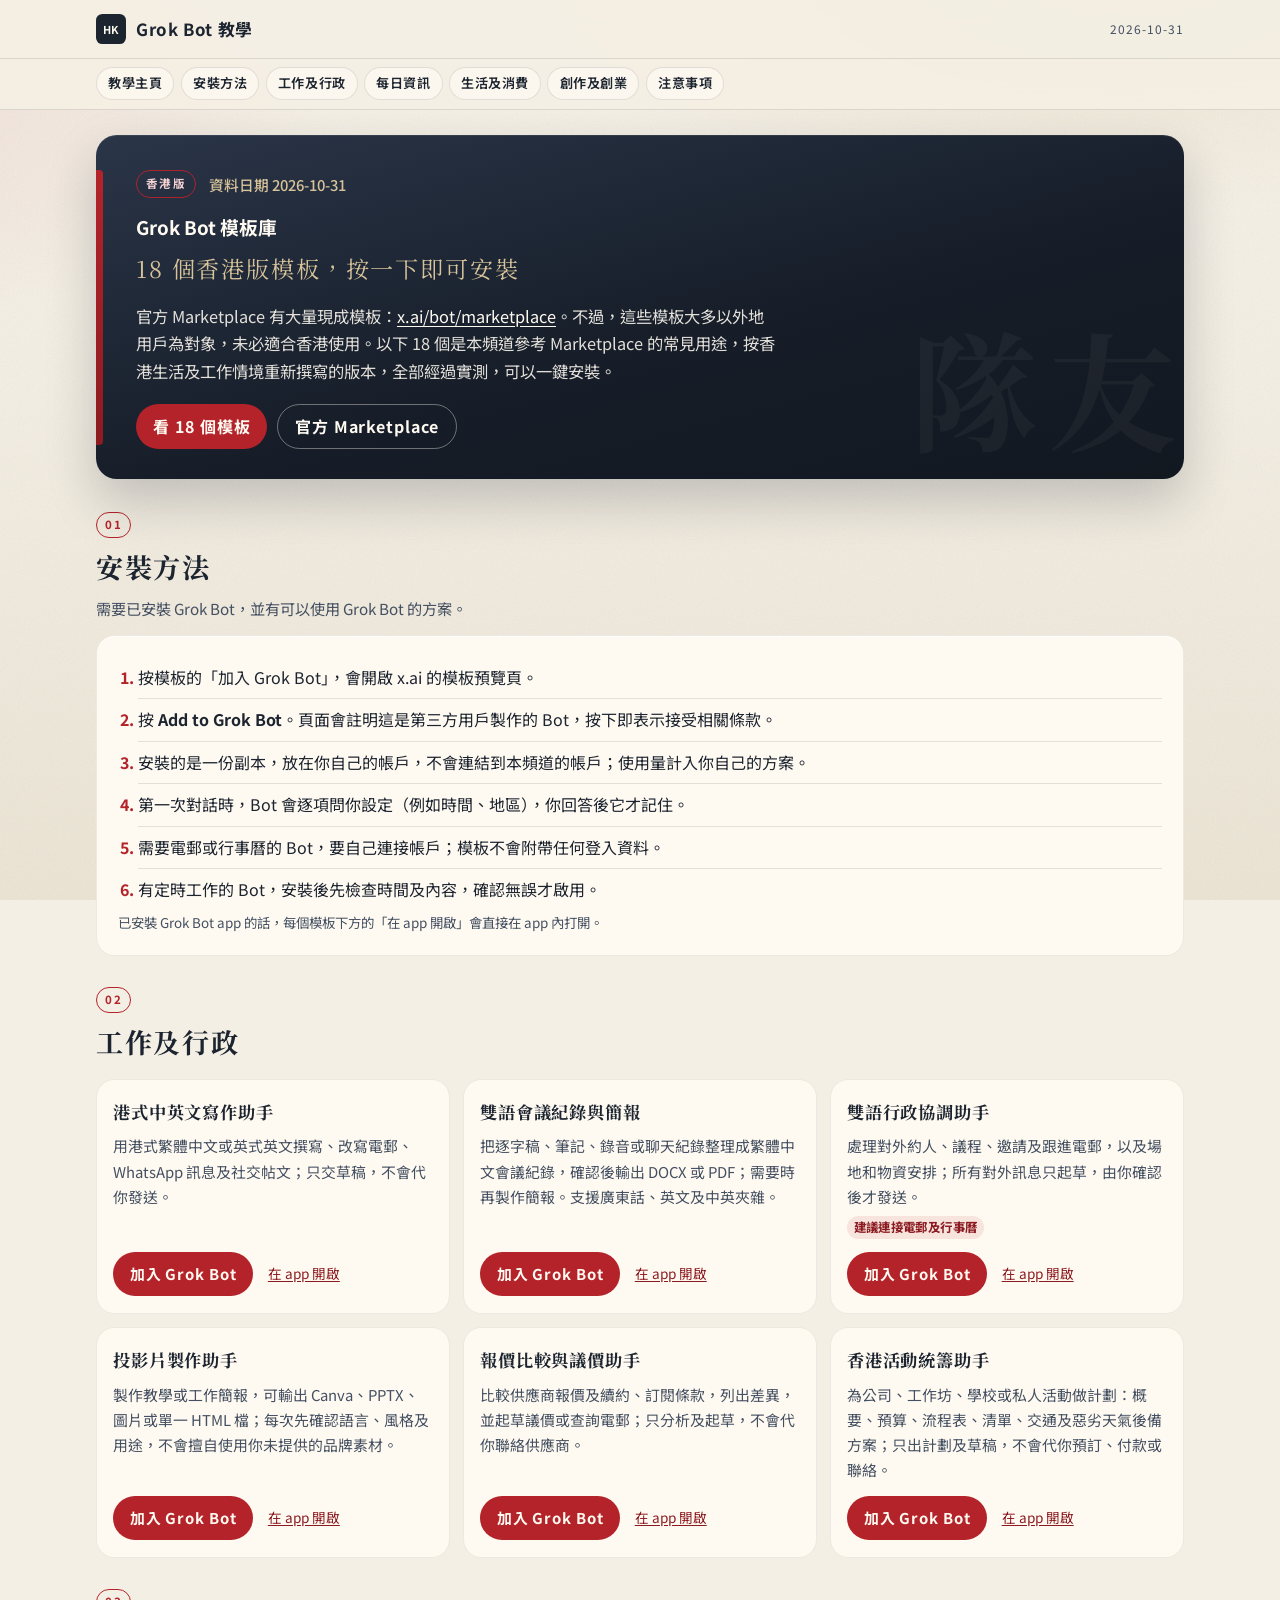
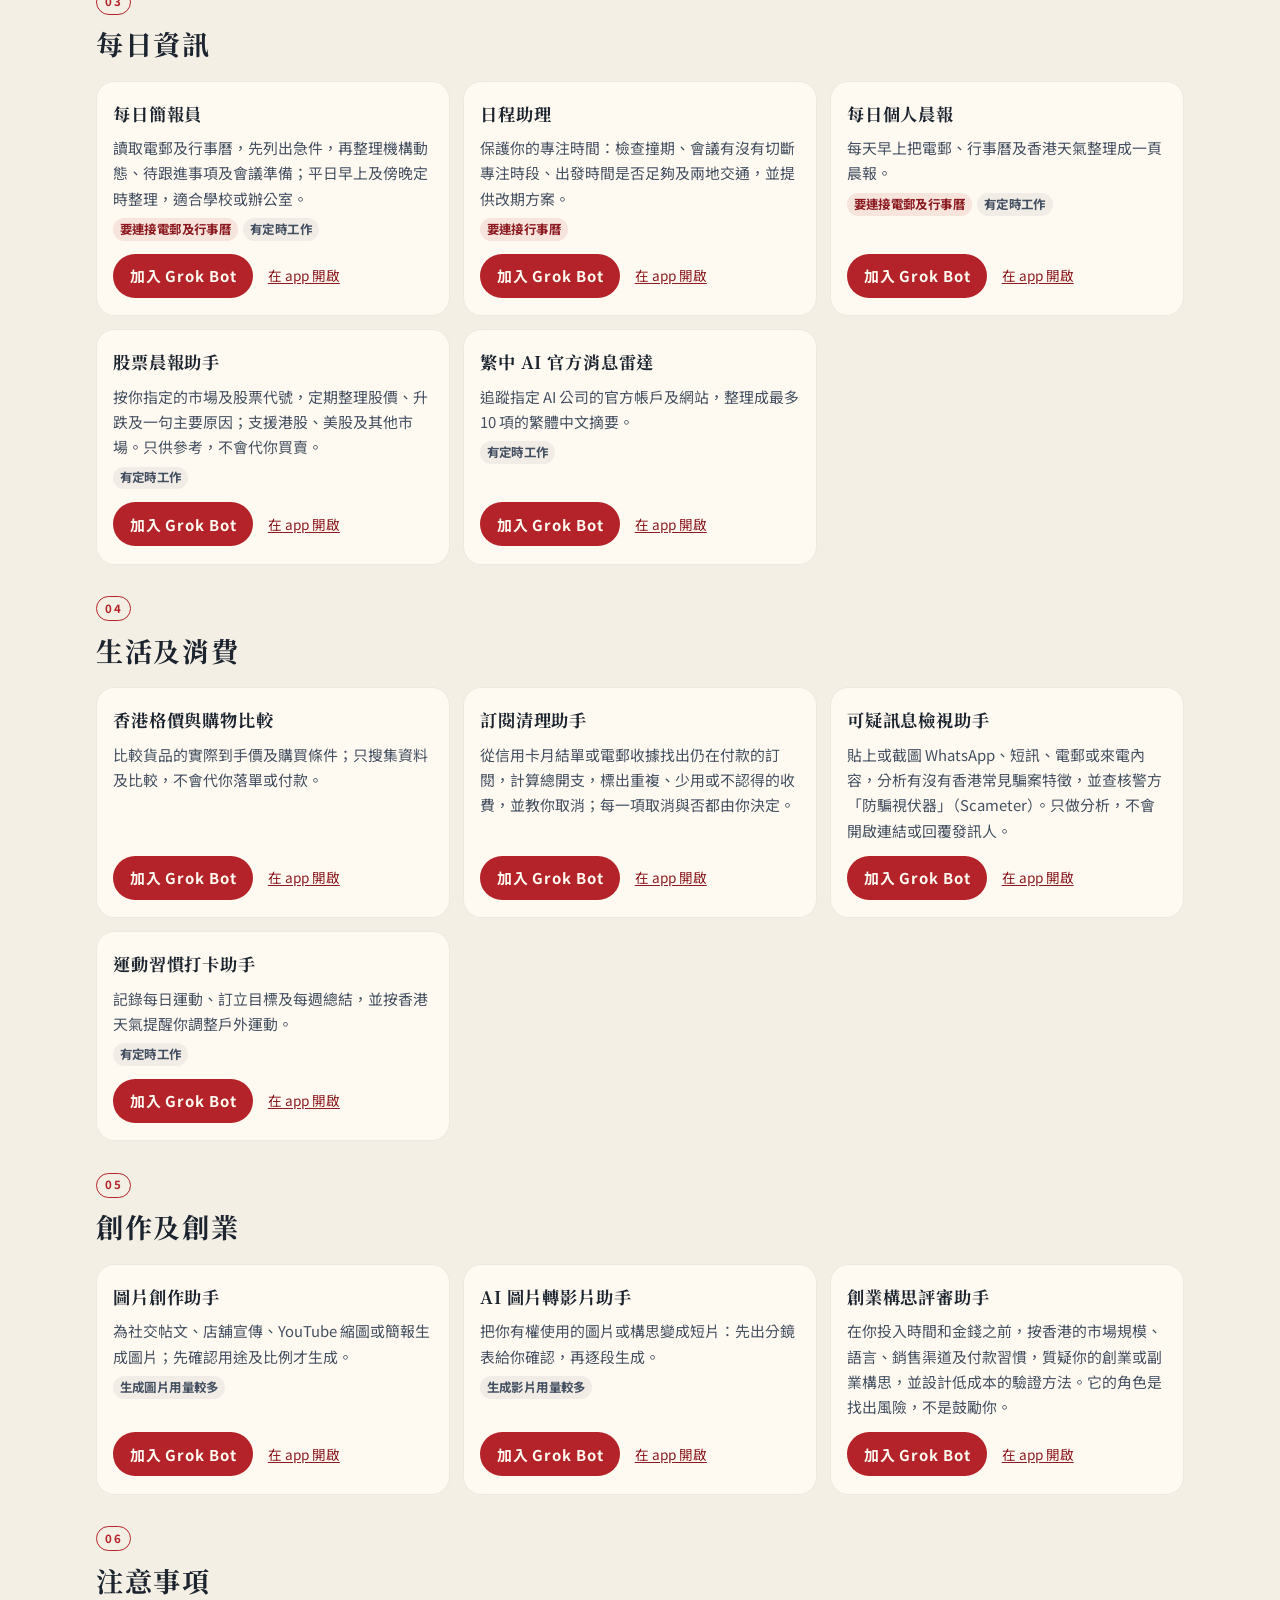
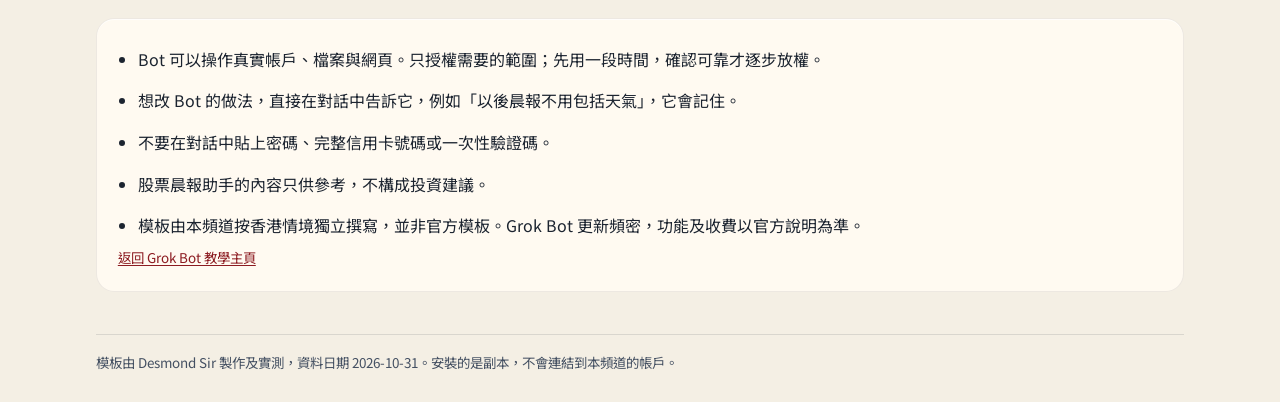
==== templates.html @ 40a6f26e "新增香港版 Grok Bot 模板庫（18 個一鍵安裝模板） Co-Authored-By: Claude Opus 5.5 <noreply@anthropic.com>" ====
<!DOCTYPE html>
<html lang="zh-Hant-HK">
  <head>
    <meta charset="utf-8" />
    <meta name="viewport" content="width=device-width, initial-scale=1, viewport-fit=cover" />
    <meta name="theme-color" content="#F4EFE4" />
    <meta
      name="description"
      content="18 個按香港生活及工作情境重新撰寫的 Grok Bot 模板，全部經過實測，按一下即可加入自己的 Grok Bot。資料日期 2026-10-31。"
    />
    <meta property="og:title" content="香港版 Grok Bot 模板庫" />
    <meta
      property="og:description"
      content="18 個香港版 Grok Bot 模板：寫作、會議紀錄、每日簡報、格價、訂閱清理、防騙檢視等，按一下即可安裝。"
    />
    <meta property="og:locale" content="zh_HK" />
    <title>香港版 Grok Bot 模板庫｜Grok Bot 教學</title>
    <link rel="icon" href="favicon.svg" type="image/svg+xml" />
    <link rel="preconnect" href="https://fonts.googleapis.com" />
    <link rel="preconnect" href="https://fonts.gstatic.com" crossorigin />
    <link
      href="https://fonts.googleapis.com/css2?family=Noto+Sans+TC:wght@400;500;600;700&family=Noto+Serif+TC:wght@600;700&display=swap"
      rel="stylesheet"
    />
    <link rel="stylesheet" href="styles.css" />
  </head>
  <body>
    <a class="skip-link" href="#main">跳至內容</a>
    <div class="page-bg" aria-hidden="true"></div>

    <header class="site-header">
      <div class="header-inner">
        <a class="brand" href="index.html">
          <span class="brand-mark" aria-hidden="true">HK</span>
          <span class="brand-text">Grok Bot 教學</span>
        </a>
        <p class="header-date">2026-10-31</p>
      </div>
      <nav class="site-nav" aria-label="頁內目錄">
        <div class="nav-inner">
          <a href="index.html">教學主頁</a>
          <a href="#install">安裝方法</a>
          <a href="#work">工作及行政</a>
          <a href="#daily">每日資訊</a>
          <a href="#life">生活及消費</a>
          <a href="#create">創作及創業</a>
          <a href="#notes">注意事項</a>
        </div>
      </nav>
    </header>

    <main id="main">
      <section class="hero" id="about" aria-labelledby="hero-title">
        <article class="hero-book">
          <p class="hero-kicker">
            <span class="seal">香港版</span>
            <span class="hero-when">資料日期 2026-10-31</span>
          </p>
          <h1 id="hero-title">Grok Bot 模板庫</h1>
          <p class="hero-sub">18 個香港版模板，按一下即可安裝</p>
          <p class="lede">
            官方 Marketplace 有大量現成模板：<a class="lede-link" href="https://x.ai/bot/marketplace">x.ai/bot/marketplace</a>。不過，這些模板大多以外地用戶為對象，未必適合香港使用。以下 18 個是本頻道參考 Marketplace 的常見用途，按香港生活及工作情境重新撰寫的版本，全部經過實測，可以一鍵安裝。
          </p>
          <p class="actions">
            <a class="btn" href="#work">看 18 個模板</a>
            <a class="btn btn-ghost" href="https://x.ai/bot/marketplace">官方 Marketplace</a>
          </p>
        </article>
      </section>

      <section class="block" id="install" aria-labelledby="install-title">
        <div class="section-heading">
          <p class="kicker-num">01</p>
          <h2 id="install-title">安裝方法</h2>
          <p class="section-note">需要已安裝 Grok Bot，並有可以使用 Grok Bot 的方案。</p>
        </div>
        <div class="sheet">
          <ol class="steps">
            <li>按模板的「加入 Grok Bot」，會開啟 x.ai 的模板預覽頁。</li>
            <li>按 <strong>Add to Grok Bot</strong>。頁面會註明這是第三方用戶製作的 Bot，按下即表示接受相關條款。</li>
            <li>安裝的是一份副本，放在你自己的帳戶，不會連結到本頻道的帳戶；使用量計入你自己的方案。</li>
            <li>第一次對話時，Bot 會逐項問你設定（例如時間、地區），你回答後它才記住。</li>
            <li>需要電郵或行事曆的 Bot，要自己連接帳戶；模板不會附帶任何登入資料。</li>
            <li>有定時工作的 Bot，安裝後先檢查時間及內容，確認無誤才啟用。</li>
          </ol>
          <p class="fine">已安裝 Grok Bot app 的話，每個模板下方的「在 app 開啟」會直接在 app 內打開。</p>
        </div>
      </section>

      <section class="block" id="work" aria-labelledby="work-title">
        <div class="section-heading">
          <p class="kicker-num">02</p>
          <h2 id="work-title">工作及行政</h2>
        </div>
        <div class="tpl-grid">
          <article class="tpl-card">
            <h3>港式中英文寫作助手</h3>
            <p>用港式繁體中文或英式英文撰寫、改寫電郵、WhatsApp 訊息及社交帖文；只交草稿，不會代你發送。</p>
            <p class="tpl-actions">
              <a class="btn" href="https://x.ai/bot/2Uo4A7rG7q7ghS-MzvyPX">加入 Grok Bot</a>
              <a class="tpl-deeplink" href="grokbot://app/v1/bot-template?id=2Uo4A7rG7q7ghS-MzvyPX">在 app 開啟</a>
            </p>
          </article>
          <article class="tpl-card">
            <h3>雙語會議紀錄與簡報</h3>
            <p>把逐字稿、筆記、錄音或聊天紀錄整理成繁體中文會議紀錄，確認後輸出 DOCX 或 PDF；需要時再製作簡報。支援廣東話、英文及中英夾雜。</p>
            <p class="tpl-actions">
              <a class="btn" href="https://x.ai/bot/eHh6PfTwqlXzA7v_Y905e">加入 Grok Bot</a>
              <a class="tpl-deeplink" href="grokbot://app/v1/bot-template?id=eHh6PfTwqlXzA7v_Y905e">在 app 開啟</a>
            </p>
          </article>
          <article class="tpl-card">
            <h3>雙語行政協調助手</h3>
            <p>處理對外約人、議程、邀請及跟進電郵，以及場地和物資安排；所有對外訊息只起草，由你確認後才發送。</p>
            <p class="tpl-tags"><span class="tag tag-yes">建議連接電郵及行事曆</span></p>
            <p class="tpl-actions">
              <a class="btn" href="https://x.ai/bot/ZlEGhVZjRMr8J-jKmtPym">加入 Grok Bot</a>
              <a class="tpl-deeplink" href="grokbot://app/v1/bot-template?id=ZlEGhVZjRMr8J-jKmtPym">在 app 開啟</a>
            </p>
          </article>
          <article class="tpl-card">
            <h3>投影片製作助手</h3>
            <p>製作教學或工作簡報，可輸出 Canva、PPTX、圖片或單一 HTML 檔；每次先確認語言、風格及用途，不會擅自使用你未提供的品牌素材。</p>
            <p class="tpl-actions">
              <a class="btn" href="https://x.ai/bot/0o2BzvJoOYTsciQPyb7Nj">加入 Grok Bot</a>
              <a class="tpl-deeplink" href="grokbot://app/v1/bot-template?id=0o2BzvJoOYTsciQPyb7Nj">在 app 開啟</a>
            </p>
          </article>
          <article class="tpl-card">
            <h3>報價比較與議價助手</h3>
            <p>比較供應商報價及續約、訂閱條款，列出差異，並起草議價或查詢電郵；只分析及起草，不會代你聯絡供應商。</p>
            <p class="tpl-actions">
              <a class="btn" href="https://x.ai/bot/uyVrAvR9BHWqJSohSn66g">加入 Grok Bot</a>
              <a class="tpl-deeplink" href="grokbot://app/v1/bot-template?id=uyVrAvR9BHWqJSohSn66g">在 app 開啟</a>
            </p>
          </article>
          <article class="tpl-card">
            <h3>香港活動統籌助手</h3>
            <p>為公司、工作坊、學校或私人活動做計劃：概要、預算、流程表、清單、交通及惡劣天氣後備方案；只出計劃及草稿，不會代你預訂、付款或聯絡。</p>
            <p class="tpl-actions">
              <a class="btn" href="https://x.ai/bot/deoKy-z35FuirLo8J-QNY">加入 Grok Bot</a>
              <a class="tpl-deeplink" href="grokbot://app/v1/bot-template?id=deoKy-z35FuirLo8J-QNY">在 app 開啟</a>
            </p>
          </article>
        </div>
      </section>

      <section class="block" id="daily" aria-labelledby="daily-title">
        <div class="section-heading">
          <p class="kicker-num">03</p>
          <h2 id="daily-title">每日資訊</h2>
        </div>
        <div class="tpl-grid">
          <article class="tpl-card">
            <h3>每日簡報員</h3>
            <p>讀取電郵及行事曆，先列出急件，再整理機構動態、待跟進事項及會議準備；平日早上及傍晚定時整理，適合學校或辦公室。</p>
            <p class="tpl-tags"><span class="tag tag-yes">要連接電郵及行事曆</span> <span class="tag tag-no">有定時工作</span></p>
            <p class="tpl-actions">
              <a class="btn" href="https://x.ai/bot/clFZ_Rx6ZuesV-lNwnEUw">加入 Grok Bot</a>
              <a class="tpl-deeplink" href="grokbot://app/v1/bot-template?id=clFZ_Rx6ZuesV-lNwnEUw">在 app 開啟</a>
            </p>
          </article>
          <article class="tpl-card">
            <h3>日程助理</h3>
            <p>保護你的專注時間：檢查撞期、會議有沒有切斷專注時段、出發時間是否足夠及兩地交通，並提供改期方案。</p>
            <p class="tpl-tags"><span class="tag tag-yes">要連接行事曆</span></p>
            <p class="tpl-actions">
              <a class="btn" href="https://x.ai/bot/SVxYBLyGx9GjPWz0y9jFx">加入 Grok Bot</a>
              <a class="tpl-deeplink" href="grokbot://app/v1/bot-template?id=SVxYBLyGx9GjPWz0y9jFx">在 app 開啟</a>
            </p>
          </article>
          <article class="tpl-card">
            <h3>每日個人晨報</h3>
            <p>每天早上把電郵、行事曆及香港天氣整理成一頁晨報。</p>
            <p class="tpl-tags"><span class="tag tag-yes">要連接電郵及行事曆</span> <span class="tag tag-no">有定時工作</span></p>
            <p class="tpl-actions">
              <a class="btn" href="https://x.ai/bot/i-oLZxKOkyR7SMsPX97pl">加入 Grok Bot</a>
              <a class="tpl-deeplink" href="grokbot://app/v1/bot-template?id=i-oLZxKOkyR7SMsPX97pl">在 app 開啟</a>
            </p>
          </article>
          <article class="tpl-card">
            <h3>股票晨報助手</h3>
            <p>按你指定的市場及股票代號，定期整理股價、升跌及一句主要原因；支援港股、美股及其他市場。只供參考，不會代你買賣。</p>
            <p class="tpl-tags"><span class="tag tag-no">有定時工作</span></p>
            <p class="tpl-actions">
              <a class="btn" href="https://x.ai/bot/ZLPSs-Lf3RP25StttLBZB">加入 Grok Bot</a>
              <a class="tpl-deeplink" href="grokbot://app/v1/bot-template?id=ZLPSs-Lf3RP25StttLBZB">在 app 開啟</a>
            </p>
          </article>
          <article class="tpl-card">
            <h3>繁中 AI 官方消息雷達</h3>
            <p>追蹤指定 AI 公司的官方帳戶及網站，整理成最多 10 項的繁體中文摘要。</p>
            <p class="tpl-tags"><span class="tag tag-no">有定時工作</span></p>
            <p class="tpl-actions">
              <a class="btn" href="https://x.ai/bot/7rGxh5fqhPyrZ7QjtNRPN">加入 Grok Bot</a>
              <a class="tpl-deeplink" href="grokbot://app/v1/bot-template?id=7rGxh5fqhPyrZ7QjtNRPN">在 app 開啟</a>
            </p>
          </article>
        </div>
      </section>

      <section class="block" id="life" aria-labelledby="life-title">
        <div class="section-heading">
          <p class="kicker-num">04</p>
          <h2 id="life-title">生活及消費</h2>
        </div>
        <div class="tpl-grid">
          <article class="tpl-card">
            <h3>香港格價與購物比較</h3>
            <p>比較貨品的實際到手價及購買條件；只搜集資料及比較，不會代你落單或付款。</p>
            <p class="tpl-actions">
              <a class="btn" href="https://x.ai/bot/eKtCihaNatkziAak7Qrc8">加入 Grok Bot</a>
              <a class="tpl-deeplink" href="grokbot://app/v1/bot-template?id=eKtCihaNatkziAak7Qrc8">在 app 開啟</a>
            </p>
          </article>
          <article class="tpl-card">
            <h3>訂閱清理助手</h3>
            <p>從信用卡月結單或電郵收據找出仍在付款的訂閱，計算總開支，標出重複、少用或不認得的收費，並教你取消；每一項取消與否都由你決定。</p>
            <p class="tpl-actions">
              <a class="btn" href="https://x.ai/bot/E0qSnzYybr-vR1qvCFrTE">加入 Grok Bot</a>
              <a class="tpl-deeplink" href="grokbot://app/v1/bot-template?id=E0qSnzYybr-vR1qvCFrTE">在 app 開啟</a>
            </p>
          </article>
          <article class="tpl-card">
            <h3>可疑訊息檢視助手</h3>
            <p>貼上或截圖 WhatsApp、短訊、電郵或來電內容，分析有沒有香港常見騙案特徵，並查核警方「防騙視伏器」（Scameter）。只做分析，不會開啟連結或回覆發訊人。</p>
            <p class="tpl-actions">
              <a class="btn" href="https://x.ai/bot/syggDIjMjD8Oq0-Bx_zMh">加入 Grok Bot</a>
              <a class="tpl-deeplink" href="grokbot://app/v1/bot-template?id=syggDIjMjD8Oq0-Bx_zMh">在 app 開啟</a>
            </p>
          </article>
          <article class="tpl-card">
            <h3>運動習慣打卡助手</h3>
            <p>記錄每日運動、訂立目標及每週總結，並按香港天氣提醒你調整戶外運動。</p>
            <p class="tpl-tags"><span class="tag tag-no">有定時工作</span></p>
            <p class="tpl-actions">
              <a class="btn" href="https://x.ai/bot/DlfWAhJADEkeh2yMQa-49">加入 Grok Bot</a>
              <a class="tpl-deeplink" href="grokbot://app/v1/bot-template?id=DlfWAhJADEkeh2yMQa-49">在 app 開啟</a>
            </p>
          </article>
        </div>
      </section>

      <section class="block" id="create" aria-labelledby="create-title">
        <div class="section-heading">
          <p class="kicker-num">05</p>
          <h2 id="create-title">創作及創業</h2>
        </div>
        <div class="tpl-grid">
          <article class="tpl-card">
            <h3>圖片創作助手</h3>
            <p>為社交帖文、店舖宣傳、YouTube 縮圖或簡報生成圖片；先確認用途及比例才生成。</p>
            <p class="tpl-tags"><span class="tag tag-no">生成圖片用量較多</span></p>
            <p class="tpl-actions">
              <a class="btn" href="https://x.ai/bot/pY82hXeLgM7oBZK5O5_Zw">加入 Grok Bot</a>
              <a class="tpl-deeplink" href="grokbot://app/v1/bot-template?id=pY82hXeLgM7oBZK5O5_Zw">在 app 開啟</a>
            </p>
          </article>
          <article class="tpl-card">
            <h3>AI 圖片轉影片助手</h3>
            <p>把你有權使用的圖片或構思變成短片：先出分鏡表給你確認，再逐段生成。</p>
            <p class="tpl-tags"><span class="tag tag-no">生成影片用量較多</span></p>
            <p class="tpl-actions">
              <a class="btn" href="https://x.ai/bot/SNAKmGYp1MMVT-drq-r93">加入 Grok Bot</a>
              <a class="tpl-deeplink" href="grokbot://app/v1/bot-template?id=SNAKmGYp1MMVT-drq-r93">在 app 開啟</a>
            </p>
          </article>
          <article class="tpl-card">
            <h3>創業構思評審助手</h3>
            <p>在你投入時間和金錢之前，按香港的市場規模、語言、銷售渠道及付款習慣，質疑你的創業或副業構思，並設計低成本的驗證方法。它的角色是找出風險，不是鼓勵你。</p>
            <p class="tpl-actions">
              <a class="btn" href="https://x.ai/bot/yd9doA6CvqBok9WYtb8A6">加入 Grok Bot</a>
              <a class="tpl-deeplink" href="grokbot://app/v1/bot-template?id=yd9doA6CvqBok9WYtb8A6">在 app 開啟</a>
            </p>
          </article>
        </div>
      </section>

      <section class="block" id="notes" aria-labelledby="notes-title">
        <div class="section-heading">
          <p class="kicker-num">06</p>
          <h2 id="notes-title">注意事項</h2>
        </div>
        <div class="sheet">
          <ul class="plain-list">
            <li>Bot 可以操作真實帳戶、檔案與網頁。只授權需要的範圍；先用一段時間，確認可靠才逐步放權。</li>
            <li>想改 Bot 的做法，直接在對話中告訴它，例如「以後晨報不用包括天氣」，它會記住。</li>
            <li>不要在對話中貼上密碼、完整信用卡號碼或一次性驗證碼。</li>
            <li>股票晨報助手的內容只供參考，不構成投資建議。</li>
            <li>模板由本頻道按香港情境獨立撰寫，並非官方模板。Grok Bot 更新頻密，功能及收費以官方說明為準。</li>
          </ul>
          <p class="fine"><a href="index.html">返回 Grok Bot 教學主頁</a></p>
        </div>
      </section>
    </main>

    <footer class="site-footer">
      <div class="footer-inner">
        <p>模板由 Desmond Sir 製作及實測，資料日期 2026-10-31。安裝的是副本，不會連結到本頻道的帳戶。</p>
      </div>
    </footer>
  </body>
</html>
---- styles.css ----
:root {
  --paper: #f4efe4;
  --paper-deep: #e7dfcf;
  --ink: #1c2430;
  --ink-soft: #445062;
  --seal: #b4232a;
  --seal-deep: #8c1b21;
  --gold: #b0893e;
  --gold-soft: #d7c39a;
  --cream: #fffaf1;
  --line: rgba(28, 36, 48, 0.12);
  --shadow: 0 22px 50px rgba(28, 36, 48, 0.22);
  --font-sans: "Noto Sans TC", "PingFang HK", "Noto Sans CJK TC", sans-serif;
  --font-serif: "Noto Serif TC", "Songti TC", "Noto Serif CJK TC", serif;
  --radius: 1.15rem;
  --header-offset: 7.25rem;
}

*,
*::before,
*::after {
  box-sizing: border-box;
}

html {
  scroll-behavior: smooth;
}

body {
  margin: 0;
  min-height: 100vh;
  font-family: var(--font-sans);
  color: var(--ink);
  background: var(--paper);
  line-height: 1.7;
  text-rendering: optimizeLegibility;
  -webkit-font-smoothing: antialiased;
  color-scheme: light;
}

img,
svg {
  display: block;
  max-width: 100%;
}

h1,
h2,
h3,
p {
  margin: 0;
}

a {
  color: var(--seal-deep);
  text-underline-offset: 0.18em;
}

a:hover {
  color: var(--seal);
}

:focus-visible {
  outline: 2px solid var(--seal);
  outline-offset: 3px;
}

.skip-link {
  position: absolute;
  left: 0.75rem;
  top: -3rem;
  z-index: 20;
  padding: 0.5rem 0.8rem;
  background: var(--ink);
  color: var(--cream);
  border-radius: 0.4rem;
  text-decoration: none;
}

.skip-link:focus {
  top: 0.75rem;
}

.page-bg {
  position: fixed;
  inset: 0;
  z-index: -1;
  background:
    radial-gradient(1200px 520px at 88% -8%, rgba(176, 137, 62, 0.18), transparent 55%),
    radial-gradient(900px 420px at -10% 12%, rgba(180, 35, 42, 0.08), transparent 50%),
    linear-gradient(180deg, #f7f2e8 0%, var(--paper) 42%, #ece4d4 100%);
}

.page-bg::after {
  content: "";
  position: absolute;
  inset: 0;
  opacity: 0.35;
  background-image: url("data:image/svg+xml,%3Csvg xmlns='http://www.w3.org/2000/svg' width='140' height='140'%3E%3Cfilter id='n'%3E%3CfeTurbulence type='fractalNoise' baseFrequency='.85' numOctaves='2' stitchTiles='stitch'/%3E%3C/filter%3E%3Crect width='140' height='140' filter='url(%23n)' opacity='.35'/%3E%3C/svg%3E");
  pointer-events: none;
}

.site-header {
  position: sticky;
  top: 0;
  z-index: 8;
  backdrop-filter: blur(12px);
  background: rgba(244, 239, 228, 0.9);
  border-bottom: 1px solid var(--line);
}

.header-inner,
.nav-inner,
main,
.site-footer {
  width: min(68rem, calc(100% - 1.5rem));
  margin-inline: auto;
}

.header-inner {
  display: flex;
  align-items: center;
  justify-content: space-between;
  gap: 0.75rem;
  min-height: 3.65rem;
  padding: 0.35rem 0;
}

.brand {
  display: flex;
  align-items: center;
  gap: 0.65rem;
  color: var(--ink);
  font-weight: 700;
  letter-spacing: 0.04em;
  text-decoration: none;
}

.brand-mark {
  display: grid;
  place-items: center;
  width: 1.85rem;
  height: 1.85rem;
  border-radius: 0.4rem;
  background: var(--ink);
  color: var(--cream);
  font-size: 0.68rem;
  font-weight: 700;
  letter-spacing: 0.02em;
}

.brand-text {
  font-size: clamp(0.95rem, 3.4vw, 1.05rem);
}

.header-date {
  margin: 0;
  color: var(--ink-soft);
  font-size: 0.75rem;
  letter-spacing: 0.08em;
}

.site-nav {
  border-top: 1px solid var(--line);
  overflow-x: auto;
  -webkit-overflow-scrolling: touch;
}

.nav-inner {
  display: flex;
  gap: 0.4rem;
  padding: 0.45rem 0 0.55rem;
}

.site-nav a {
  flex: none;
  padding: 0.28rem 0.7rem;
  border: 1px solid var(--line);
  border-radius: 999px;
  background: rgba(255, 250, 241, 0.72);
  color: var(--ink);
  font-size: 0.82rem;
  font-weight: 600;
  letter-spacing: 0.04em;
  text-decoration: none;
}

.site-nav a:hover,
.site-nav a:focus-visible {
  border-color: rgba(180, 35, 42, 0.55);
  color: var(--seal);
}

main {
  padding-bottom: 1rem;
}

.hero,
.block {
  scroll-margin-top: var(--header-offset);
}

.hero {
  padding: 1.15rem 0 0.35rem;
}

.hero-book {
  position: relative;
  overflow: hidden;
  padding: 1.45rem 1.15rem 1.35rem 1.4rem;
  border-radius: calc(var(--radius) + 0.15rem);
  color: var(--cream);
  background: linear-gradient(165deg, #2a3548 0%, #161d28 58%, #121820 100%);
  box-shadow: var(--shadow), inset 0 1px 0 rgba(255, 250, 241, 0.08);
}

.hero-book::before {
  content: "";
  position: absolute;
  left: 0;
  top: 10%;
  bottom: 10%;
  width: 0.42rem;
  background: linear-gradient(180deg, var(--seal) 0%, var(--seal-deep) 100%);
  border-radius: 0 4px 4px 0;
}

.hero-book::after {
  content: "隊友";
  position: absolute;
  right: -0.15rem;
  bottom: -1.1rem;
  font-family: var(--font-serif);
  font-size: clamp(4.4rem, 18vw, 8rem);
  font-weight: 700;
  color: rgba(255, 250, 241, 0.045);
  letter-spacing: 0.08em;
  pointer-events: none;
}

.hero-kicker {
  display: flex;
  flex-wrap: wrap;
  align-items: center;
  gap: 0.55rem 0.8rem;
  margin-bottom: 0.85rem;
}

.seal {
  display: inline-flex;
  align-items: center;
  padding: 0.18rem 0.55rem;
  border: 1.5px solid rgba(180, 35, 42, 0.95);
  border-radius: 999px;
  color: #f3d0d2;
  font-size: 0.72rem;
  font-weight: 700;
  letter-spacing: 0.14em;
}

.hero-when {
  color: var(--gold-soft);
  font-size: 0.92rem;
  font-weight: 500;
}

.hero-title {
  position: relative;
  z-index: 1;
  font-family: var(--font-serif);
  font-size: clamp(2.5rem, 10vw, 4.2rem);
  font-weight: 700;
  line-height: 1.12;
  letter-spacing: 0.03em;
}

.hero-sub {
  position: relative;
  z-index: 1;
  margin-top: 0.35rem;
  color: var(--gold-soft);
  font-family: var(--font-serif);
  font-size: clamp(1.15rem, 3vw, 1.45rem);
  letter-spacing: 0.08em;
}

.lede,
.hero-meta,
.actions {
  position: relative;
  z-index: 1;
}

.lede {
  max-width: 40rem;
  margin-top: 0.9rem;
  color: rgba(255, 250, 241, 0.88);
  font-size: 1.02rem;
}

.hero-meta {
  margin-top: 0.75rem;
  color: rgba(255, 250, 241, 0.68);
  font-size: 0.88rem;
}

.actions {
  display: flex;
  flex-wrap: wrap;
  gap: 0.6rem;
  margin-top: 1.15rem;
}

.btn {
  display: inline-flex;
  align-items: center;
  justify-content: center;
  min-height: 2.75rem;
  padding: 0.5rem 1.05rem;
  border-radius: 999px;
  background: var(--seal);
  color: #fffaf1;
  font-weight: 700;
  letter-spacing: 0.06em;
  text-decoration: none;
}

.btn:hover,
.btn:focus-visible {
  background: var(--seal-deep);
  color: #fffaf1;
}

.btn-ghost {
  background: transparent;
  color: var(--cream);
  border: 1px solid rgba(255, 250, 241, 0.38);
}

.btn-ghost:hover,
.btn-ghost:focus-visible {
  background: rgba(255, 250, 241, 0.08);
  color: #fffaf1;
}

.block {
  padding: 1.55rem 0 0.2rem;
}

.section-heading {
  margin-bottom: 0.85rem;
}

.kicker-num {
  display: inline-flex;
  margin-bottom: 0.4rem;
  padding: 0.12rem 0.5rem;
  border: 1.5px solid var(--seal);
  border-radius: 999px;
  color: var(--seal);
  font-size: 0.72rem;
  font-weight: 700;
  letter-spacing: 0.14em;
}

.section-heading h2,
.sheet h3 {
  font-family: var(--font-serif);
  letter-spacing: 0.06em;
}

.section-heading h2 {
  font-size: clamp(1.35rem, 3vw, 1.7rem);
}

.section-note {
  max-width: 42rem;
  margin-top: 0.35rem;
  color: var(--ink-soft);
  font-size: 0.95rem;
}

.sheet {
  padding: 1.05rem 1rem 1.15rem;
  background: var(--cream);
  border: 1px solid rgba(28, 36, 48, 0.08);
  border-radius: var(--radius);
  box-shadow: 0 1px 0 rgba(255, 255, 255, 0.7) inset;
}

.sheet + .sheet {
  margin-top: 0.8rem;
}

.video-frame {
  position: relative;
  width: 100%;
  aspect-ratio: 16 / 9;
  overflow: hidden;
  border: 1px solid var(--line);
  border-radius: 0.75rem;
  background: var(--ink);
}

.video-frame iframe {
  position: absolute;
  inset: 0;
  width: 100%;
  height: 100%;
  border: 0;
}

.video-link {
  margin-top: 0.75rem;
}

.video-link a {
  overflow-wrap: anywhere;
}

.sheet h3 {
  margin-bottom: 0.45rem;
  font-size: 1.15rem;
}

.sheet h3.follow {
  margin-top: 1.15rem;
}

.sheet p + p,
.sheet .source,
.sheet .scroll-hint {
  margin-top: 0.7rem;
}

.subnav {
  display: flex;
  flex-wrap: wrap;
  gap: 0.4rem;
  margin-bottom: 1rem;
}

.subnav a {
  padding: 0.2rem 0.55rem;
  border: 1px solid var(--line);
  border-radius: 999px;
  background: rgba(255, 250, 241, 0.65);
  font-size: 0.8rem;
  font-weight: 600;
  text-decoration: none;
}

.stack {
  display: grid;
  gap: 0.85rem;
}

.steps,
.plain-list,
.myths,
.link-list,
.source-list {
  margin: 0;
  padding-left: 1.25rem;
}

.steps li,
.plain-list li,
.myths li,
.link-list li {
  padding: 0.45rem 0;
}

.steps li {
  border-bottom: 1px solid var(--line);
}

.steps li:last-child,
.plain-list li:last-child {
  border-bottom: 0;
}

.steps li::marker,
.myths li::marker {
  color: var(--seal);
  font-weight: 700;
}

.note,
.warn {
  margin-top: 0.95rem;
  padding: 0.8rem 0.9rem;
  border-left: 3px solid var(--gold);
  background: rgba(176, 137, 62, 0.1);
  border-radius: 0 0.7rem 0.7rem 0;
}

.warn {
  border-left-color: var(--seal);
  background: rgba(180, 35, 42, 0.06);
}

.note strong,
.warn strong,
.myth-title {
  display: block;
  margin-bottom: 0.15rem;
  font-weight: 700;
}

.myths {
  display: grid;
  gap: 0.65rem;
  padding-left: 1.3rem;
}

.myths li {
  padding: 0.7rem 0.8rem;
  background: rgba(28, 36, 48, 0.03);
  border: 1px solid var(--line);
  border-radius: 0.8rem;
}

.tag {
  display: inline-block;
  padding: 0.05rem 0.42rem;
  border-radius: 999px;
  font-size: 0.78rem;
  font-weight: 700;
  letter-spacing: 0.03em;
  white-space: nowrap;
}

.tag-yes {
  color: var(--seal-deep);
  background: rgba(180, 35, 42, 0.1);
}

.tag-no {
  color: var(--ink-soft);
  background: rgba(28, 36, 48, 0.06);
}

.scroll-hint {
  display: none;
  color: var(--ink-soft);
  font-size: 0.8rem;
}

.table-scroll {
  overflow-x: auto;
  -webkit-overflow-scrolling: touch;
  margin-top: 0.35rem;
}

.table-scroll:focus-visible {
  outline-offset: 2px;
}

table {
  width: 100%;
  min-width: 36rem;
  border-collapse: collapse;
  font-size: 0.92rem;
  line-height: 1.55;
}

caption {
  caption-side: top;
  padding-bottom: 0.45rem;
  text-align: left;
  font-weight: 700;
  letter-spacing: 0.04em;
}

th,
td {
  padding: 0.62rem 0.7rem;
  border-bottom: 1px solid var(--line);
  text-align: left;
  vertical-align: top;
}

thead th {
  background: rgba(28, 36, 48, 0.04);
  color: var(--ink-soft);
  font-size: 0.78rem;
  letter-spacing: 0.05em;
}

tbody th {
  font-weight: 700;
}

.source,
.source-list,
.fine {
  color: var(--ink-soft);
  font-size: 0.84rem;
}

.source a,
.link-list a,
.source-list a {
  overflow-wrap: anywhere;
}

.link-list {
  list-style: none;
  padding-left: 0;
}

.link-list li {
  display: grid;
  gap: 0.1rem;
  padding: 0.7rem 0;
  border-bottom: 1px solid var(--line);
}

.link-list li:last-child {
  border-bottom: 0;
  padding-bottom: 0;
}

.link-name {
  font-weight: 700;
}

.url {
  color: var(--ink-soft);
  font-size: 0.82rem;
  overflow-wrap: anywhere;
}

.share-drop {
  margin-top: 1rem;
  padding: 1.15rem 1rem 1.2rem;
  border: 1px solid rgba(180, 35, 42, 0.28);
  border-radius: 0.95rem;
  background:
    radial-gradient(circle at 100% 0%, rgba(176, 137, 62, 0.18), transparent 46%),
    var(--cream);
  text-align: center;
}

.share-drop-label {
  color: var(--ink-soft);
  font-size: 0.78rem;
  font-weight: 700;
  letter-spacing: 0.12em;
}

.share-actions {
  margin-top: 0.85rem;
}

.share-deeplink {
  max-width: 36rem;
  margin: 0.85rem auto 0;
  color: var(--ink-soft);
  font-size: 0.82rem;
  line-height: 1.65;
}

.share-deeplink a {
  overflow-wrap: anywhere;
}

.quote {
  margin: 0.8rem 0 0;
  padding: 0.75rem 0.9rem;
  border-left: 3px solid var(--ink);
  color: var(--ink-soft);
  background: rgba(28, 36, 48, 0.03);
}

.site-footer {
  padding: 1.4rem 0 calc(1.8rem + env(safe-area-inset-bottom));
  color: var(--ink-soft);
  font-size: 0.84rem;
  line-height: 1.7;
}

.site-footer .footer-inner {
  padding-top: 1rem;
  border-top: 1px solid var(--line);
}

.site-footer p + p,
.site-footer .source-list {
  margin-top: 0.7rem;
}

.source-list {
  padding-left: 1.2rem;
}

code {
  padding: 0.05rem 0.35rem;
  border-radius: 0.35rem;
  background: rgba(28, 36, 48, 0.06);
  font-size: 0.88em;
  word-break: break-all;
}

.prompt {
  border: 1px solid var(--line);
  border-radius: 0.8rem;
  background: rgba(28, 36, 48, 0.02);
}

.prompt + .prompt {
  margin-top: 0.65rem;
}

.prompt summary {
  cursor: pointer;
  padding: 0.75rem 0.9rem;
  font-family: var(--font-serif);
  font-weight: 700;
  color: var(--ink);
}

.prompt summary::marker {
  color: var(--seal);
}

.prompt[open] summary {
  border-bottom: 1px solid var(--line);
}

.prompt > p,
.prompt > .prompt-box {
  margin: 0.7rem 0.9rem;
}

.prompt-box {
  position: relative;
  margin-top: 0.7rem;
}

.prompt-box pre {
  margin: 0;
  padding: 2.6rem 0.95rem 0.95rem;
  max-height: 26rem;
  overflow: auto;
  border-radius: 0.7rem;
  background: var(--ink);
  color: var(--cream);
  font-family: var(--font-sans);
  font-size: 0.86rem;
  line-height: 1.65;
  white-space: pre-wrap;
  word-break: break-word;
}

.copy-btn {
  position: absolute;
  top: 0.55rem;
  right: 0.55rem;
  padding: 0.3rem 0.75rem;
  border: 0;
  border-radius: 999px;
  background: var(--seal);
  color: var(--cream);
  font-family: var(--font-sans);
  font-size: 0.8rem;
  font-weight: 700;
  cursor: pointer;
}

.copy-btn:hover,
.copy-btn:focus-visible {
  background: var(--seal-deep);
}

.lede-link {
  color: #fffaf1;
  overflow-wrap: anywhere;
}

.lede-link:hover,
.lede-link:focus-visible {
  color: var(--gold-soft);
}

.tpl-grid {
  display: grid;
  gap: 0.8rem;
}

.tpl-card {
  display: flex;
  flex-direction: column;
  padding: 1.05rem 1rem 1.1rem;
  background: var(--cream);
  border: 1px solid rgba(28, 36, 48, 0.08);
  border-radius: var(--radius);
}

.tpl-card h3 {
  font-family: var(--font-serif);
  font-size: 1.08rem;
  letter-spacing: 0.05em;
}

.tpl-card p {
  margin-top: 0.45rem;
  color: var(--ink-soft);
  font-size: 0.93rem;
}

.tpl-tags {
  display: flex;
  flex-wrap: wrap;
  gap: 0.35rem;
}

.tpl-actions {
  display: flex;
  flex-wrap: wrap;
  align-items: center;
  gap: 0.4rem 0.9rem;
  margin-top: auto !important;
  padding-top: 0.8rem;
}

.tpl-deeplink {
  font-size: 0.85rem;
}

@media (min-width: 700px) {
  .tpl-grid {
    grid-template-columns: repeat(2, minmax(0, 1fr));
  }
}

@media (min-width: 1024px) {
  .tpl-grid {
    grid-template-columns: repeat(3, minmax(0, 1fr));
  }
}

@media (max-width: 760px) {
  .scroll-hint {
    display: block;
  }

  .table-scroll th:first-child,
  .table-scroll td:first-child {
    position: sticky;
    left: 0;
    z-index: 1;
    background: var(--cream);
    box-shadow: 1px 0 0 var(--line);
  }

  .table-scroll thead th:first-child {
    z-index: 2;
    background: #f3eee4;
  }
}

@media (min-width: 640px) {
  .header-inner,
  .nav-inner,
  main,
  .site-footer {
    width: min(68rem, calc(100% - 2.4rem));
  }

  .hero {
    padding-top: 1.6rem;
  }

  .hero-book {
    padding: 1.9rem 1.8rem 1.6rem 2rem;
  }

  .sheet {
    padding: 1.25rem 1.3rem 1.35rem;
  }
}

@media (min-width: 1024px) {
  .hero-book {
    padding: 2.2rem 2.3rem 1.85rem 2.5rem;
  }
}

@media (prefers-reduced-motion: reduce) {
  html {
    scroll-behavior: auto;
  }
}

@media print {
  .page-bg,
  .site-nav,
  .skip-link,
  .scroll-hint {
    display: none;
  }

  .site-header {
    position: static;
    background: white;
  }

  body {
    background: white;
  }

  .hero-book {
    color: var(--ink);
    background: white;
    box-shadow: none;
    border: 1px solid #ccc;
  }

  .hero-book::after,
  .hero-book::before {
    display: none;
  }

  .lede,
  .hero-sub,
  .hero-meta,
  .hero-when {
    color: var(--ink);
  }

  .seal {
    color: var(--seal);
  }

  .btn {
    border: 1px solid var(--seal);
  }

  .sheet,
  .myths li {
    break-inside: avoid;
  }

  .table-scroll {
    overflow: visible;
  }

  .copy-btn {
    display: none;
  }

  .prompt-box pre {
    max-height: none;
    padding-top: 0.95rem;
    color: var(--ink);
    background: white;
    border: 1px solid #ccc;
  }

  table {
    min-width: 0;
  }

  a {
    text-decoration: underline;
  }
}
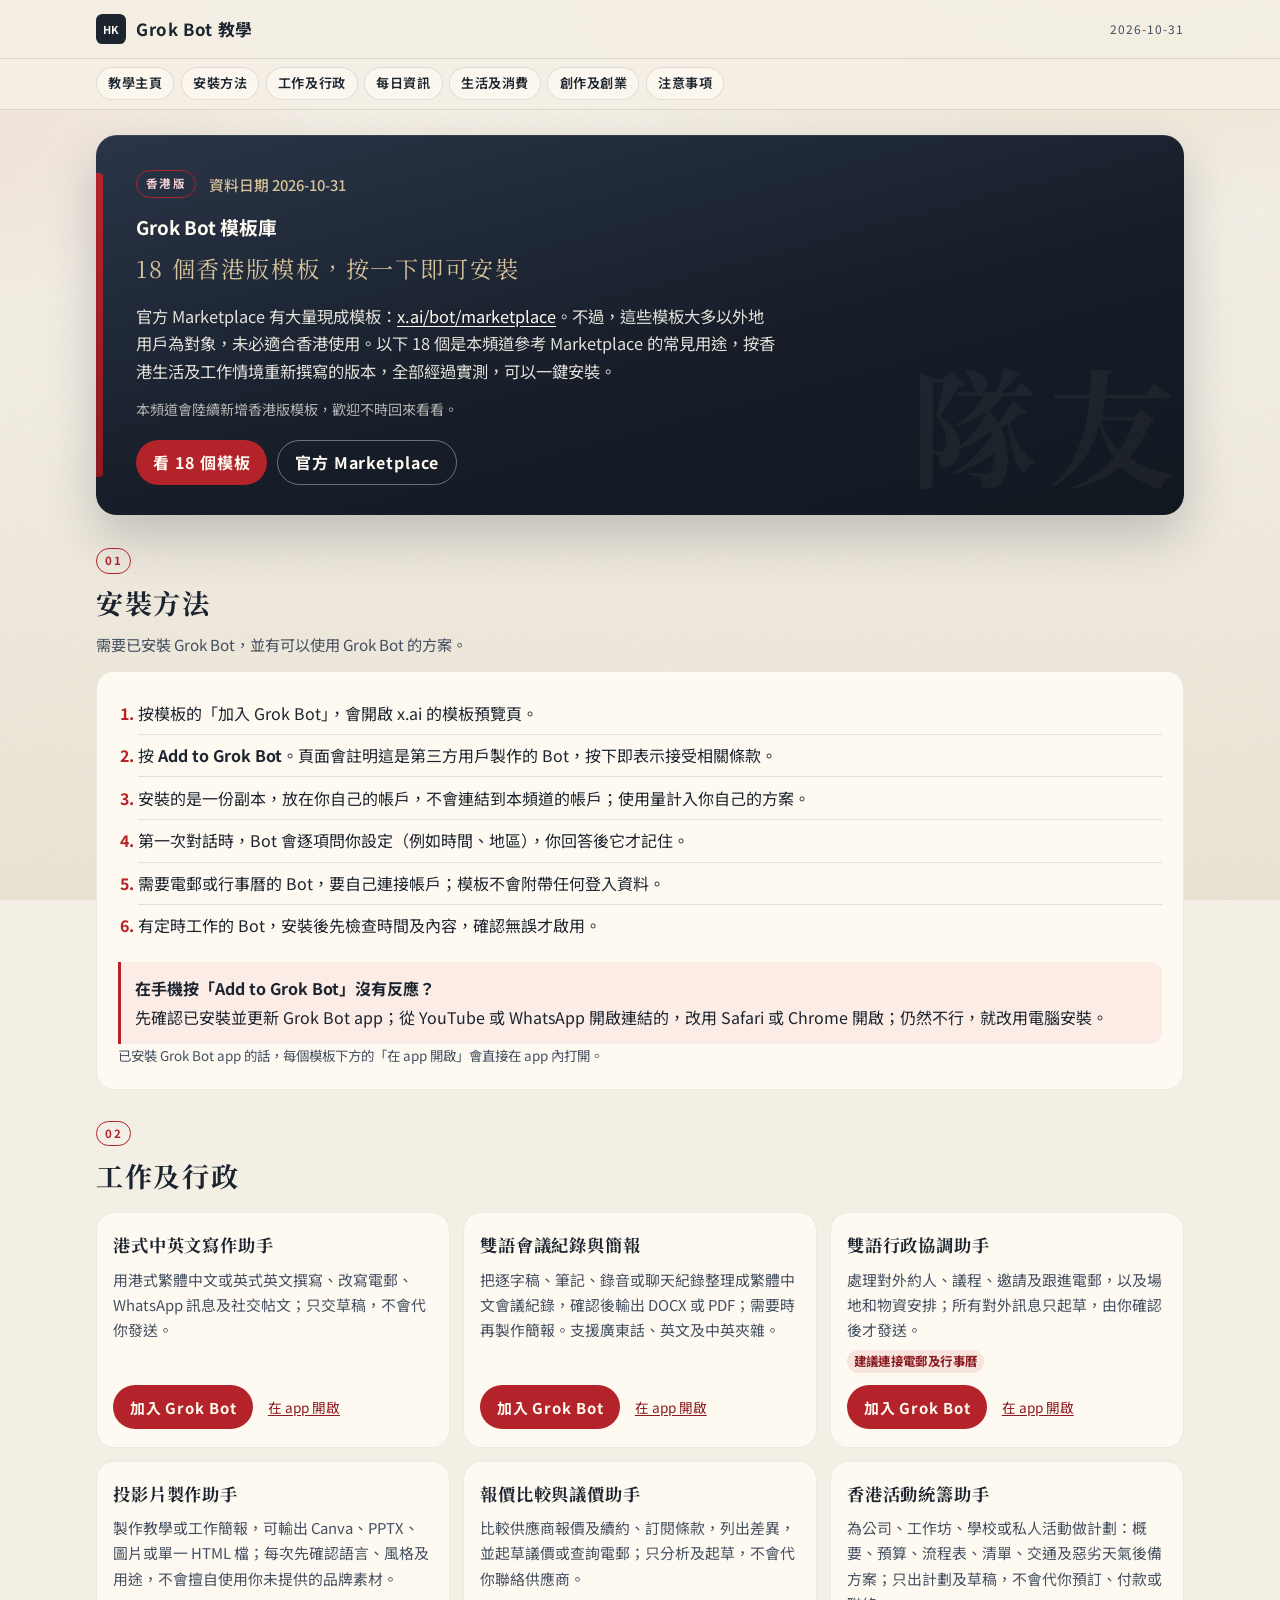
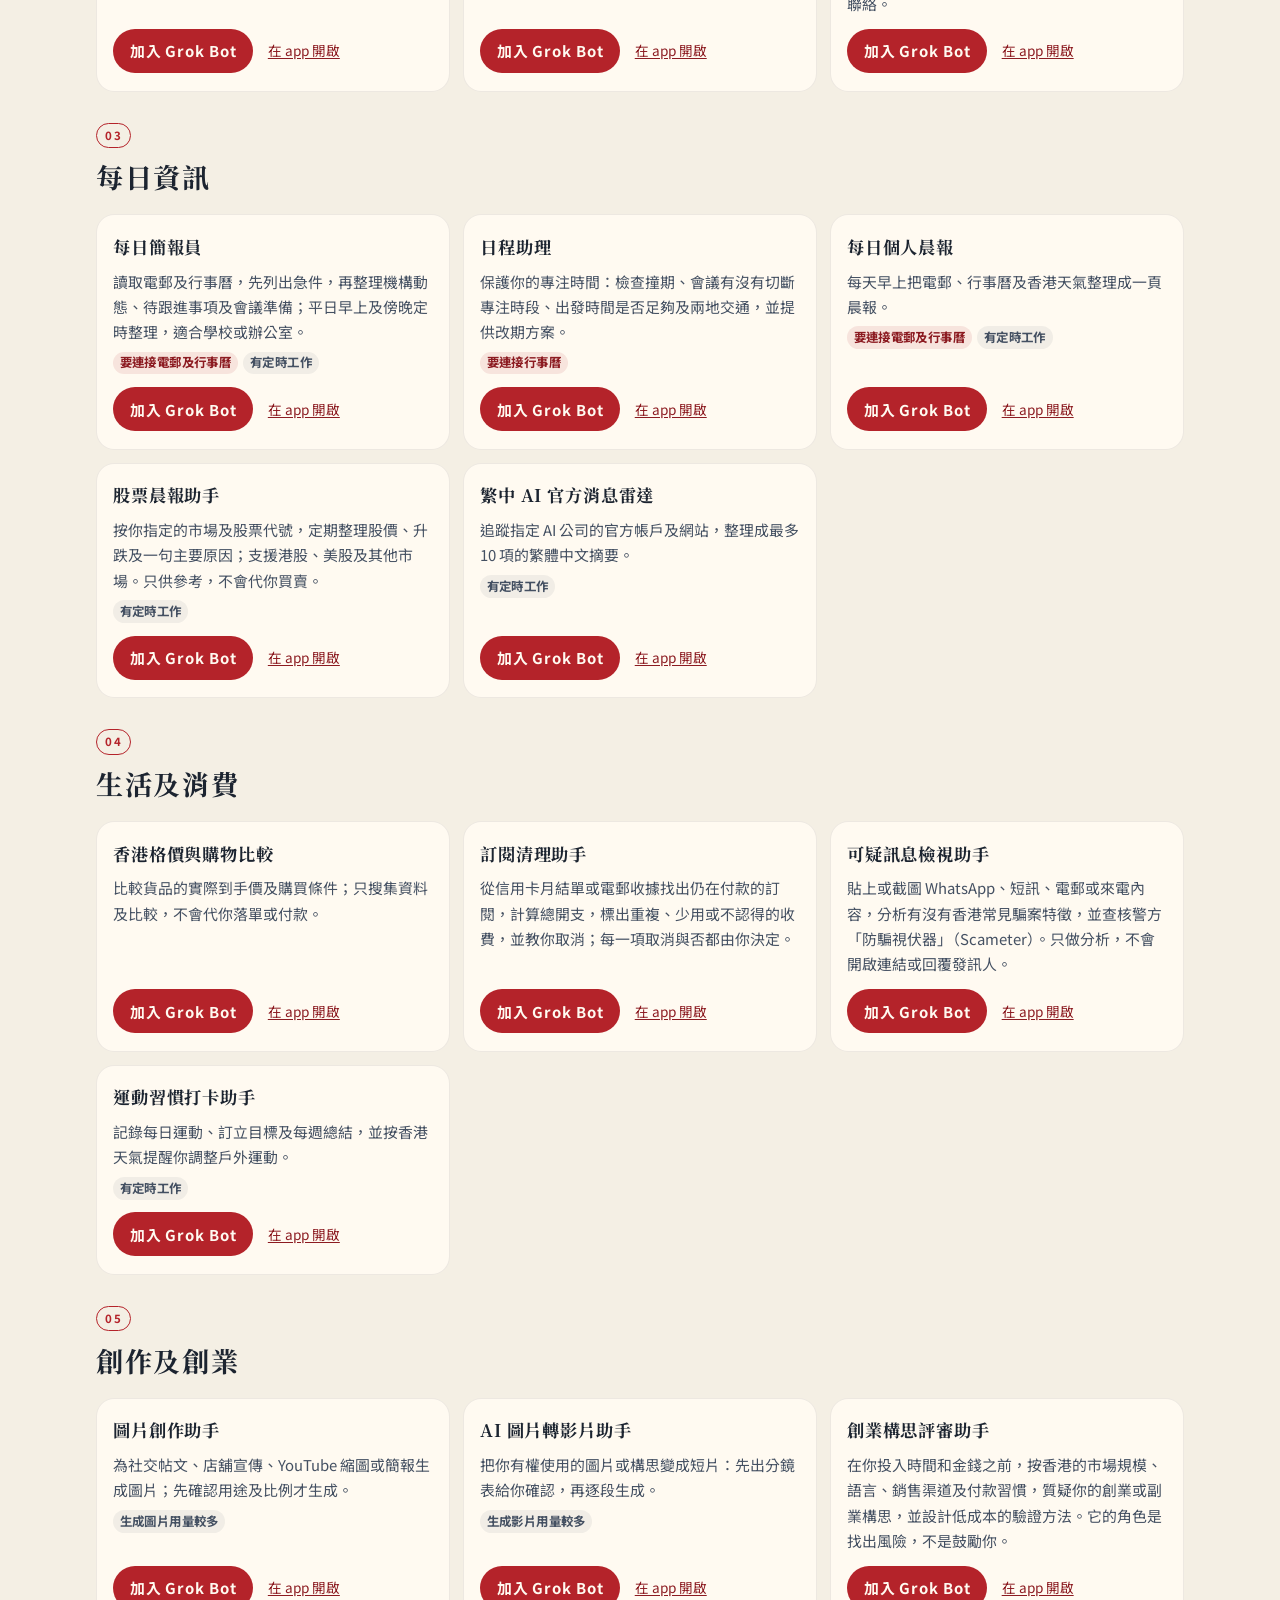
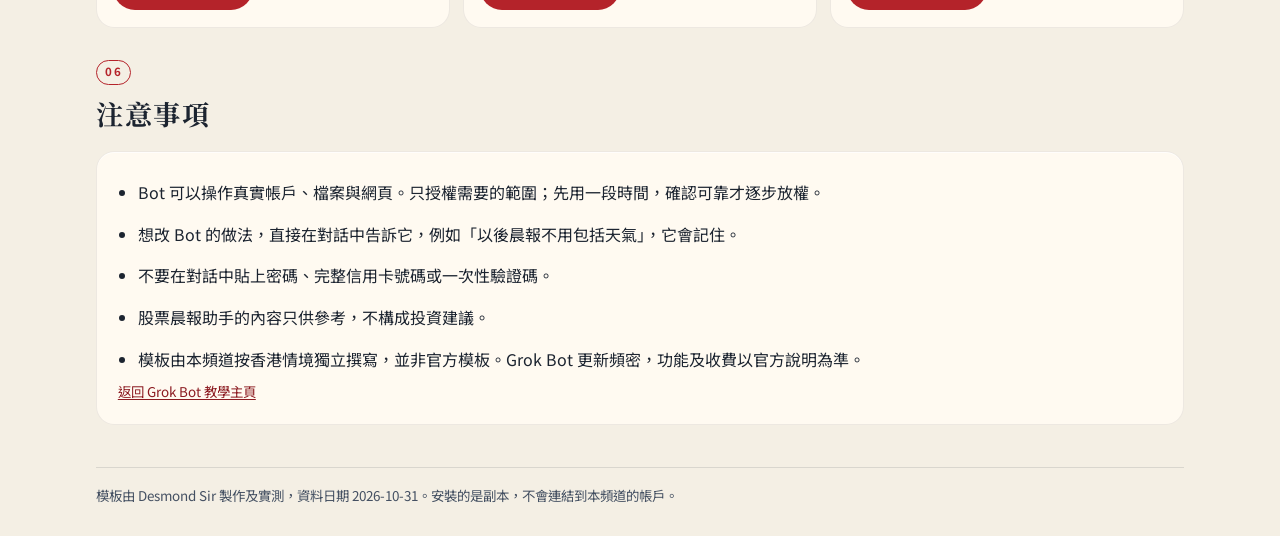
==== commit bb9d8c5b: "模板庫加入「陸續新增」及手機安裝提示 Co-Authored-By: Claude Opus 5.5 <noreply@anthropic.com>" ====
--- a/templates.html
+++ b/templates.html
@@ -61,6 +61,7 @@
           <p class="lede">
             官方 Marketplace 有大量現成模板：<a class="lede-link" href="https://x.ai/bot/marketplace">x.ai/bot/marketplace</a>。不過，這些模板大多以外地用戶為對象，未必適合香港使用。以下 18 個是本頻道參考 Marketplace 的常見用途，按香港生活及工作情境重新撰寫的版本，全部經過實測，可以一鍵安裝。
           </p>
+          <p class="hero-meta">本頻道會陸續新增香港版模板，歡迎不時回來看看。</p>
           <p class="actions">
             <a class="btn" href="#work">看 18 個模板</a>
             <a class="btn btn-ghost" href="https://x.ai/bot/marketplace">官方 Marketplace</a>
@@ -83,6 +84,10 @@
             <li>需要電郵或行事曆的 Bot，要自己連接帳戶；模板不會附帶任何登入資料。</li>
             <li>有定時工作的 Bot，安裝後先檢查時間及內容，確認無誤才啟用。</li>
           </ol>
+          <aside class="warn">
+            <strong>在手機按「Add to Grok Bot」沒有反應？</strong>
+            先確認已安裝並更新 Grok Bot app；從 YouTube 或 WhatsApp 開啟連結的，改用 Safari 或 Chrome 開啟；仍然不行，就改用電腦安裝。
+          </aside>
           <p class="fine">已安裝 Grok Bot app 的話，每個模板下方的「在 app 開啟」會直接在 app 內打開。</p>
         </div>
       </section>
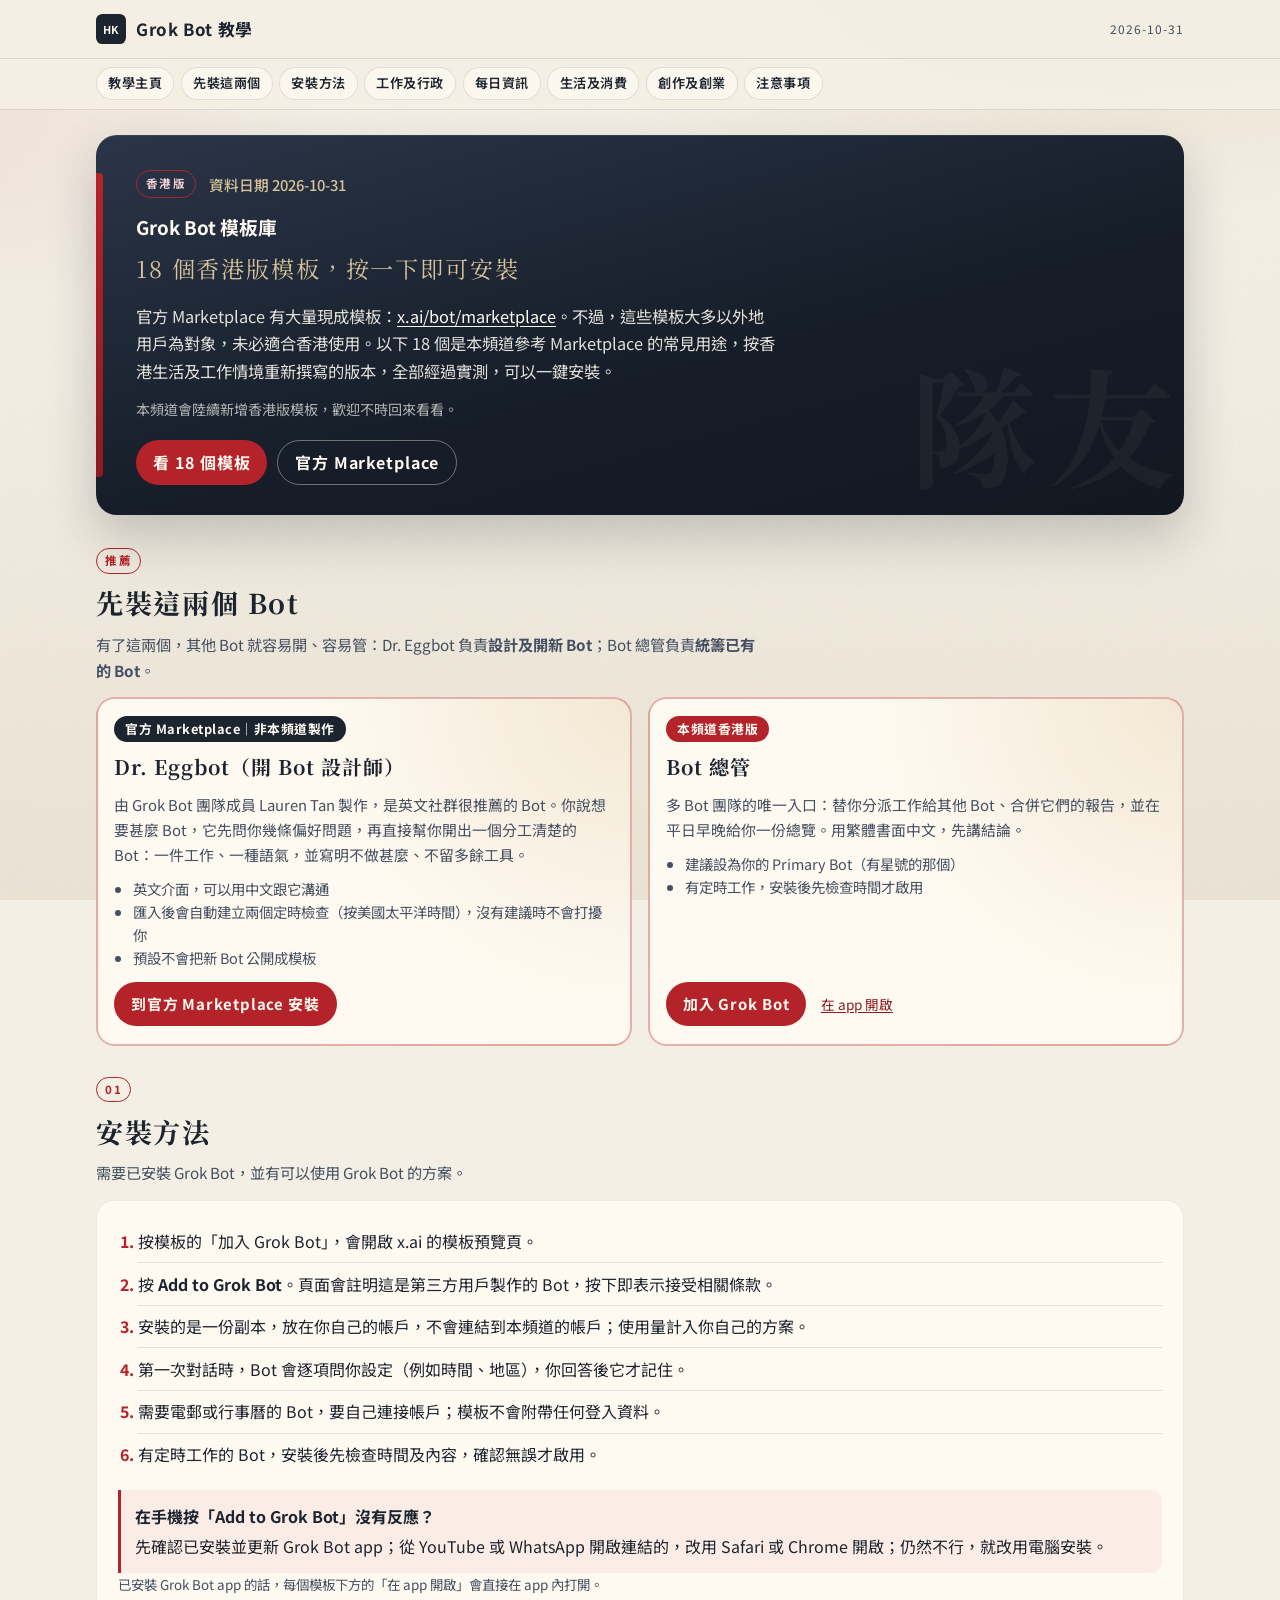
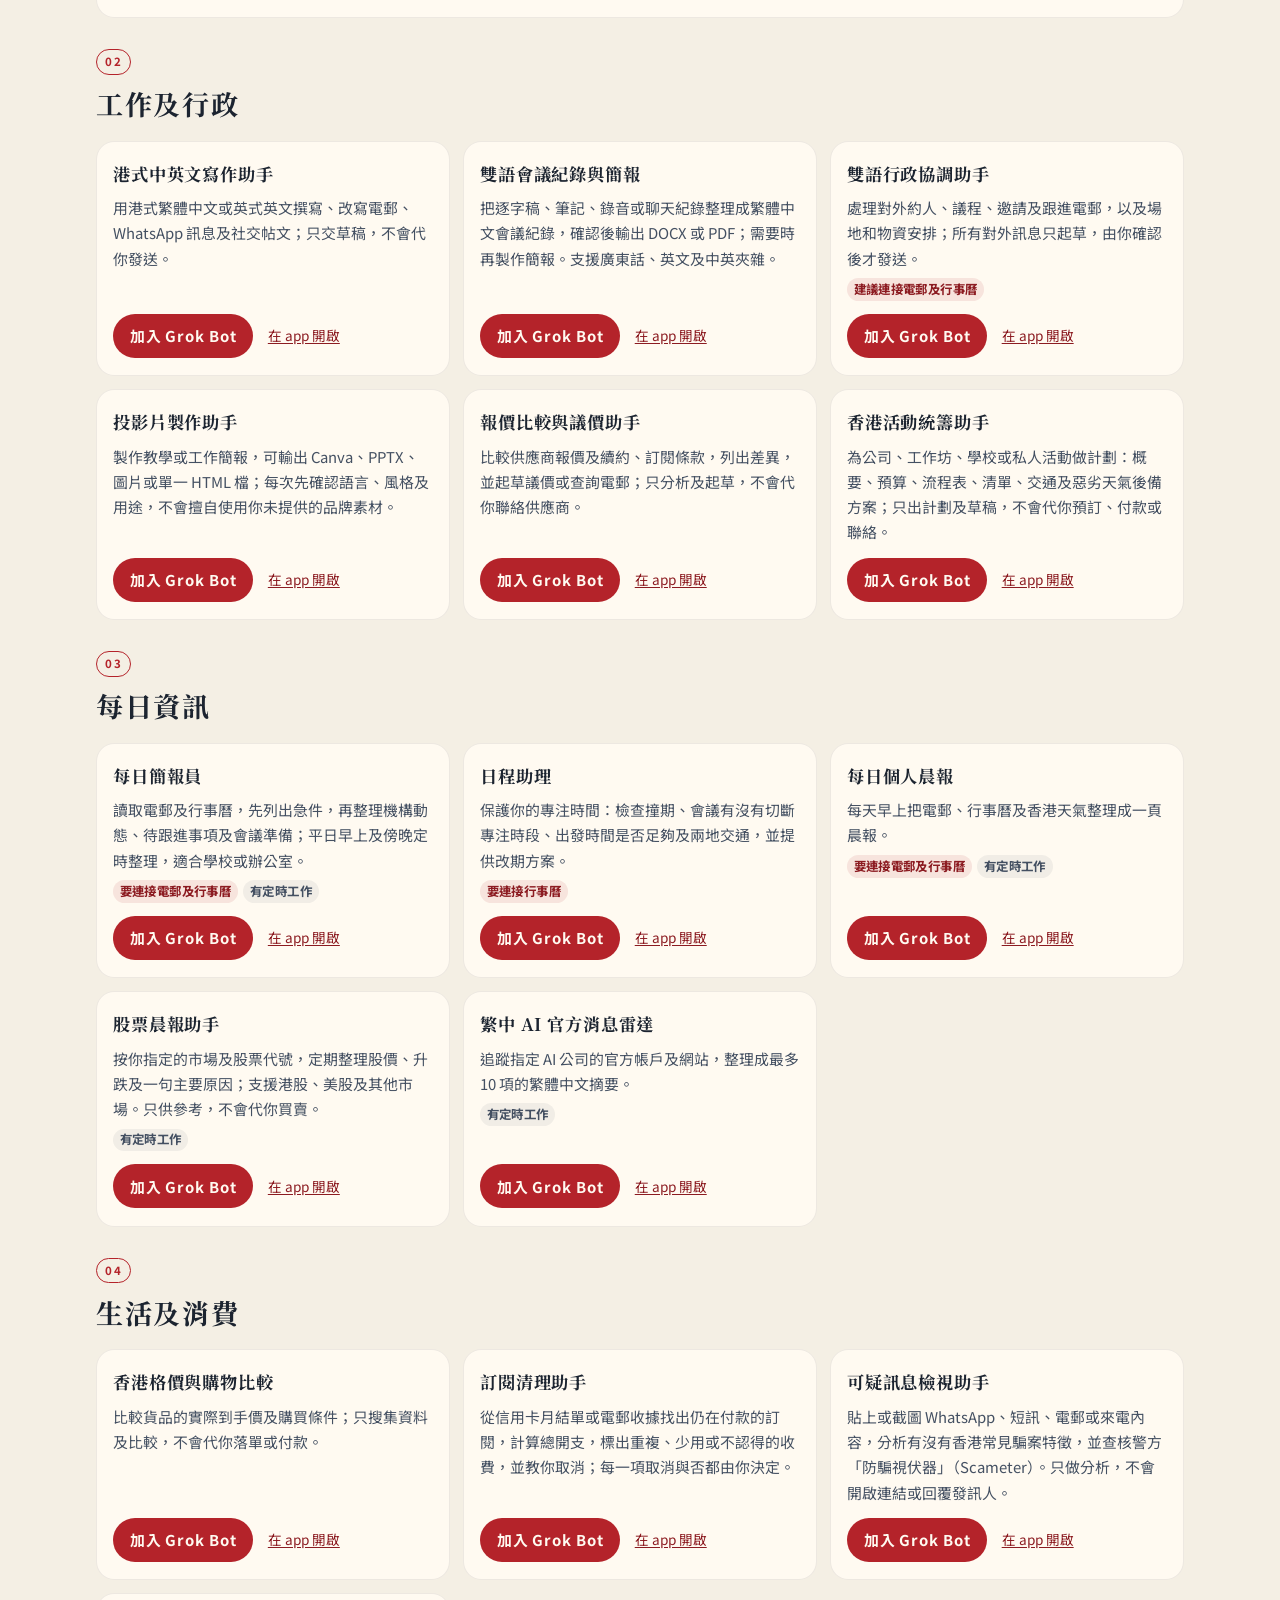
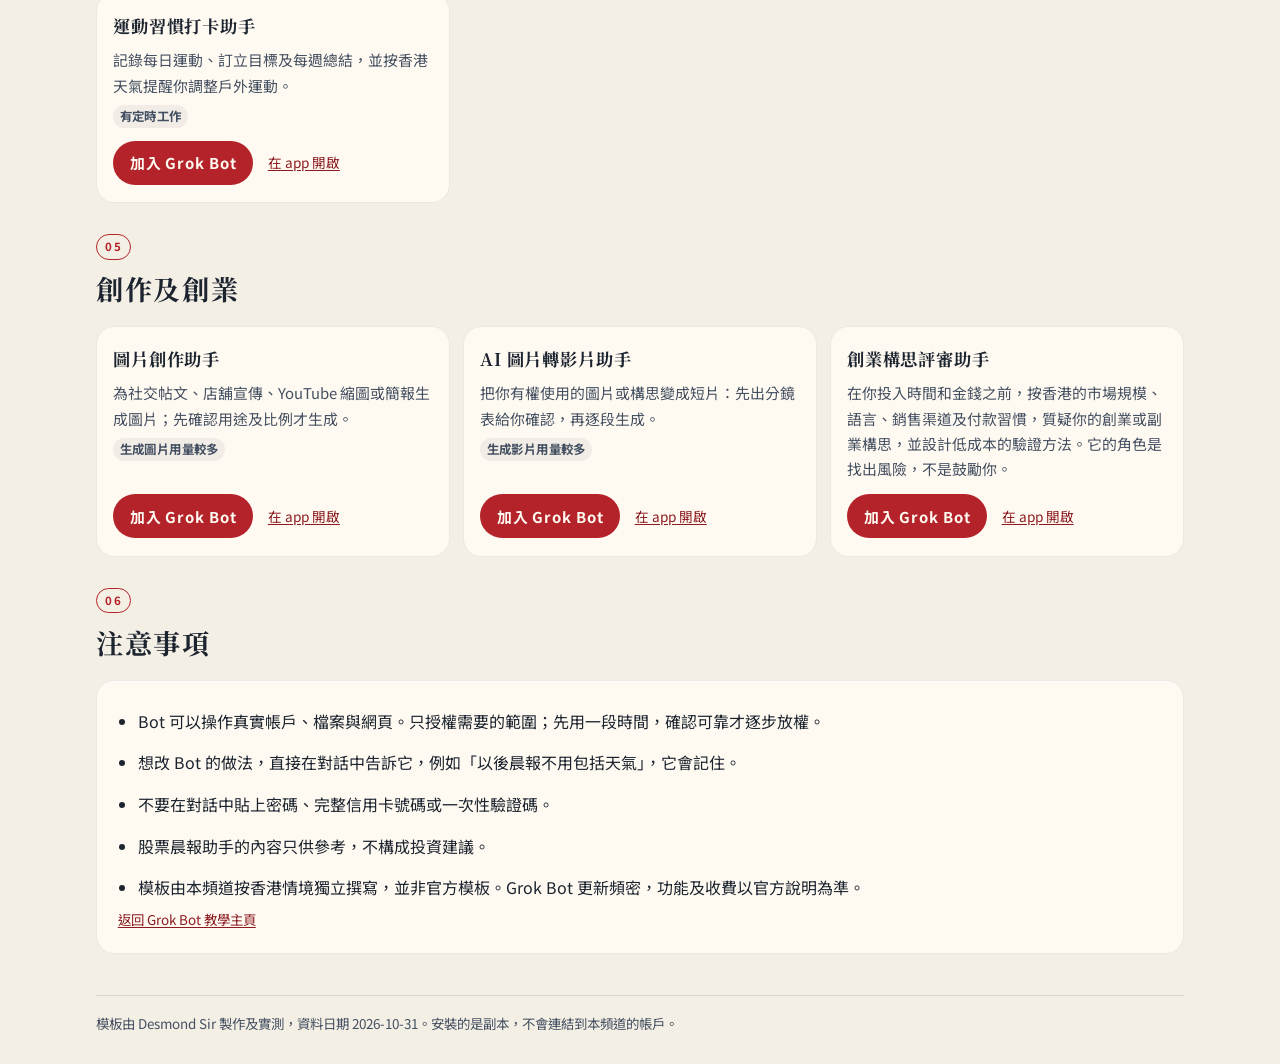
==== commit c881ed41: "模板庫加入「先裝這兩個 Bot」：Dr. Eggbot（官方 Marketplace）及 Bot 總管 Co-Authored-By: Claude Opus 5.5 <noreply@anthrop" ====
--- a/templates.html
+++ b/templates.html
@@ -39,6 +39,7 @@
       <nav class="site-nav" aria-label="頁內目錄">
         <div class="nav-inner">
           <a href="index.html">教學主頁</a>
+          <a href="#core">先裝這兩個</a>
           <a href="#install">安裝方法</a>
           <a href="#work">工作及行政</a>
           <a href="#daily">每日資訊</a>
@@ -69,6 +70,42 @@
         </article>
       </section>
 
+      <section class="block" id="core" aria-labelledby="core-title">
+        <div class="section-heading">
+          <p class="kicker-num">推薦</p>
+          <h2 id="core-title">先裝這兩個 Bot</h2>
+          <p class="section-note">有了這兩個，其他 Bot 就容易開、容易管：Dr. Eggbot 負責<strong>設計及開新 Bot</strong>；Bot 總管負責<strong>統籌已有的 Bot</strong>。</p>
+        </div>
+        <div class="core-grid">
+          <article class="tpl-card core-card">
+            <p class="core-badge core-badge-ext">官方 Marketplace｜非本頻道製作</p>
+            <h3>Dr. Eggbot（開 Bot 設計師）</h3>
+            <p>由 Grok Bot 團隊成員 Lauren Tan 製作，是英文社群很推薦的 Bot。你說想要甚麼 Bot，它先問你幾條偏好問題，再直接幫你開出一個分工清楚的 Bot：一件工作、一種語氣，並寫明不做甚麼、不留多餘工具。</p>
+            <ul class="core-points">
+              <li>英文介面，可以用中文跟它溝通</li>
+              <li>匯入後會自動建立兩個定時檢查（按美國太平洋時間），沒有建議時不會打擾你</li>
+              <li>預設不會把新 Bot 公開成模板</li>
+            </ul>
+            <p class="tpl-actions">
+              <a class="btn" href="https://x.ai/bot/marketplace/bots/dr-eggbot-v2">到官方 Marketplace 安裝</a>
+            </p>
+          </article>
+          <article class="tpl-card core-card">
+            <p class="core-badge">本頻道香港版</p>
+            <h3>Bot 總管</h3>
+            <p>多 Bot 團隊的唯一入口：替你分派工作給其他 Bot、合併它們的報告，並在平日早晚給你一份總覽。用繁體書面中文，先講結論。</p>
+            <ul class="core-points">
+              <li>建議設為你的 Primary Bot（有星號的那個）</li>
+              <li>有定時工作，安裝後先檢查時間才啟用</li>
+            </ul>
+            <p class="tpl-actions">
+              <a class="btn" href="https://x.ai/bot/kwWRzJUlA_V5GwlRnVoAY">加入 Grok Bot</a>
+              <a class="tpl-deeplink" href="grokbot://app/v1/bot-template?id=kwWRzJUlA_V5GwlRnVoAY">在 app 開啟</a>
+            </p>
+          </article>
+        </div>
+      </section>
+
       <section class="block" id="install" aria-labelledby="install-title">
         <div class="section-heading">
           <p class="kicker-num">01</p>
--- a/styles.css
+++ b/styles.css
@@ -418,6 +418,112 @@
   overflow-wrap: anywhere;
 }
 
+.vrow {
+  display: grid;
+  grid-template-columns: repeat(3, minmax(0, 1fr));
+  gap: 1rem;
+}
+
+.vcard {
+  display: flex;
+  flex-direction: column;
+  padding: 0.7rem 0.7rem 0.9rem;
+  background: var(--cream);
+  border: 1px solid rgba(28, 36, 48, 0.08);
+  border-radius: var(--radius);
+  color: var(--ink);
+  text-decoration: none;
+  transition: transform 0.2s ease, box-shadow 0.2s ease;
+}
+
+.vcard:hover,
+.vcard:focus-visible {
+  transform: translateY(-3px);
+  box-shadow: 0 12px 28px rgba(28, 36, 48, 0.14);
+  color: var(--ink);
+}
+
+.vthumb {
+  position: relative;
+  display: block;
+  aspect-ratio: 16 / 9;
+  overflow: hidden;
+  border-radius: 0.7rem;
+  background: var(--ink);
+}
+
+.vthumb img {
+  display: block;
+  width: 100%;
+  height: 100%;
+  object-fit: cover;
+}
+
+.vplay {
+  position: absolute;
+  left: 50%;
+  top: 50%;
+  width: 3rem;
+  height: 2.1rem;
+  transform: translate(-50%, -50%);
+  border-radius: 0.6rem;
+  background: rgba(180, 35, 42, 0.92);
+}
+
+.vplay::after {
+  content: "";
+  position: absolute;
+  left: 52%;
+  top: 50%;
+  transform: translate(-50%, -50%);
+  border-style: solid;
+  border-width: 0.45rem 0 0.45rem 0.75rem;
+  border-color: transparent transparent transparent #fff;
+}
+
+.vnew {
+  position: absolute;
+  left: 0.5rem;
+  top: 0.5rem;
+  padding: 0.1rem 0.55rem;
+  border-radius: 999px;
+  background: var(--seal);
+  color: #fffaf1;
+  font-size: 0.78rem;
+  font-weight: 700;
+  letter-spacing: 0.06em;
+}
+
+.vmeta {
+  margin-top: 0.65rem;
+  color: var(--ink-soft);
+  font-size: 0.8rem;
+  letter-spacing: 0.04em;
+}
+
+.vtitle {
+  margin-top: 0.25rem;
+  font-size: 0.95rem;
+  font-weight: 700;
+  line-height: 1.5;
+}
+
+@media (max-width: 760px) {
+  .vrow {
+    grid-template-columns: none;
+    grid-auto-flow: column;
+    grid-auto-columns: 78%;
+    overflow-x: auto;
+    scroll-snap-type: x mandatory;
+    padding-bottom: 0.4rem;
+    -webkit-overflow-scrolling: touch;
+  }
+
+  .vcard {
+    scroll-snap-align: start;
+  }
+}
+
 .sheet h3 {
   margin-bottom: 0.45rem;
   font-size: 1.15rem;
@@ -967,3 +1073,82 @@
     text-decoration: underline;
   }
 }
+
+.tplcats {
+  display: grid;
+  grid-template-columns: repeat(2, minmax(0, 1fr));
+  gap: 0.8rem;
+}
+
+.tplcat {
+  padding: 0.8rem 1rem;
+  border: 1px solid var(--line);
+  border-radius: 0.8rem;
+  background: rgba(255, 255, 255, 0.6);
+}
+
+.tplcat b {
+  display: block;
+  color: var(--seal);
+  font-size: 0.95rem;
+}
+
+.tplcat span {
+  display: block;
+  margin-top: 0.3rem;
+  font-size: 0.92rem;
+  line-height: 1.6;
+}
+
+@media (max-width: 640px) {
+  .tplcats {
+    grid-template-columns: 1fr;
+  }
+}
+
+.core-grid {
+  display: grid;
+  gap: 1rem;
+}
+
+@media (min-width: 760px) {
+  .core-grid {
+    grid-template-columns: repeat(2, minmax(0, 1fr));
+  }
+}
+
+.core-card {
+  border: 2px solid rgba(180, 35, 42, 0.35);
+  background:
+    radial-gradient(circle at 100% 0%, rgba(176, 137, 62, 0.16), transparent 50%),
+    var(--cream);
+}
+
+.core-card h3 {
+  font-size: 1.25rem;
+}
+
+.core-badge {
+  display: inline-block;
+  align-self: flex-start;
+  margin: 0 0 0.5rem !important;
+  padding: 0.15rem 0.7rem;
+  border-radius: 999px;
+  background: var(--seal);
+  color: #fffaf1 !important;
+  font-size: 0.8rem !important;
+  font-weight: 700;
+  letter-spacing: 0.04em;
+}
+
+.core-badge-ext {
+  background: var(--ink);
+}
+
+.core-points {
+  margin: 0.6rem 0 0;
+  padding-left: 1.2rem;
+  color: var(--ink-soft);
+  font-size: 0.9rem;
+  line-height: 1.6;
+}
